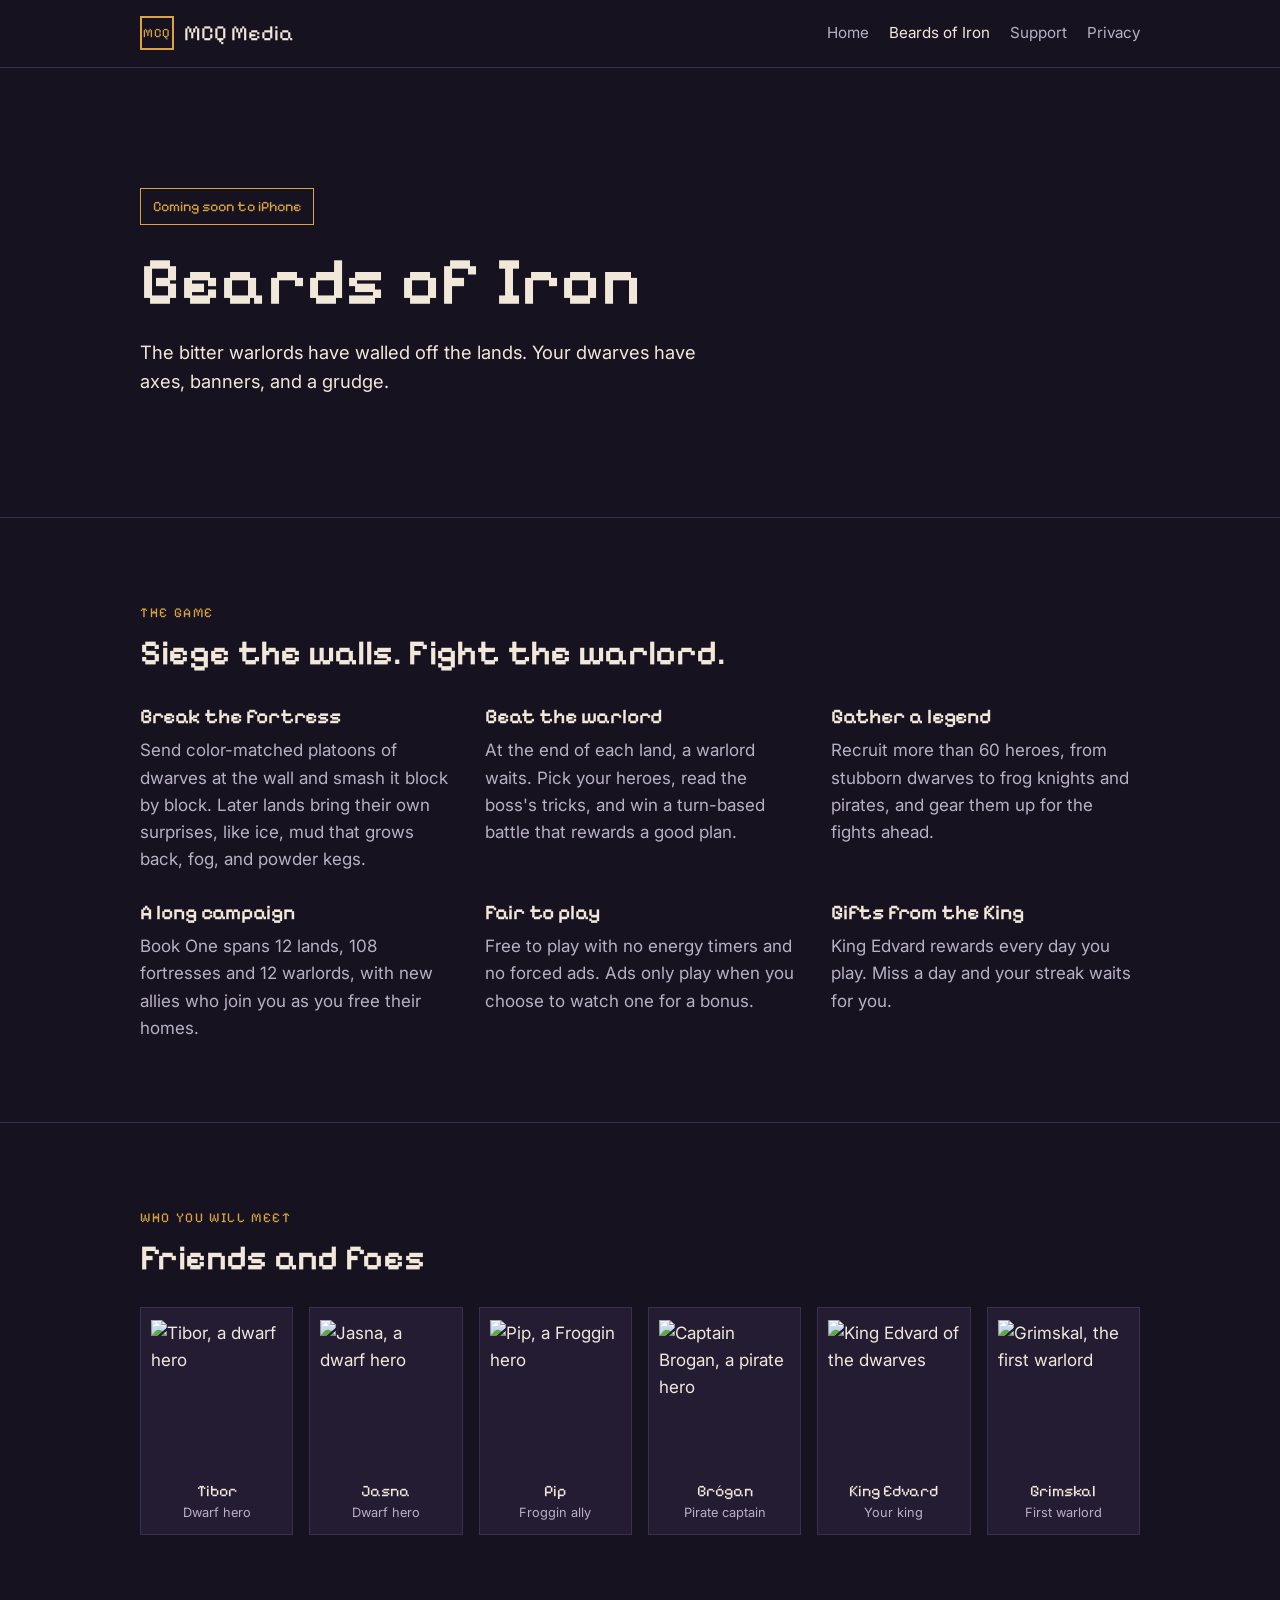
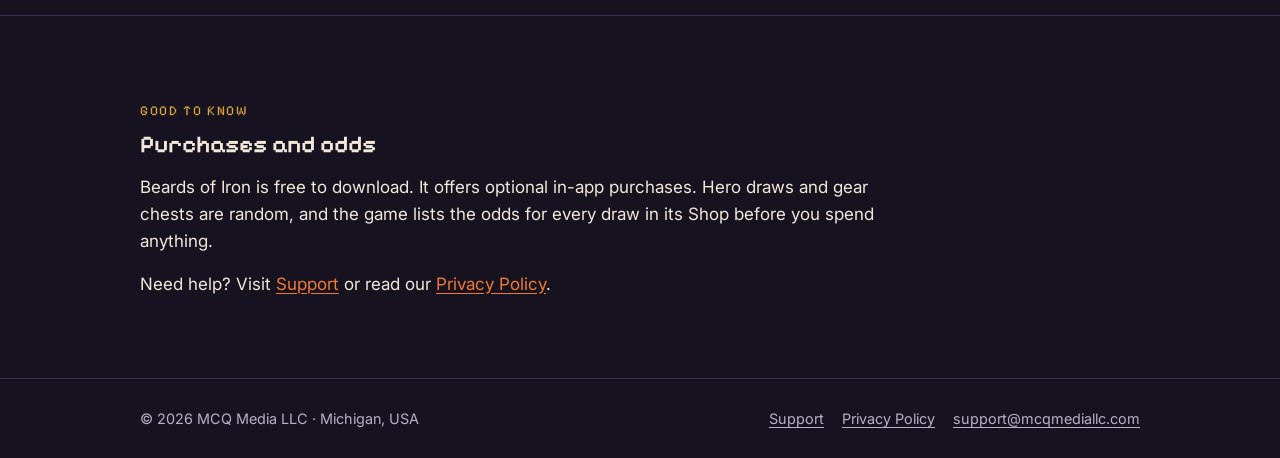
==== beards-of-iron.html @ 7bee5edb "Add files via upload" ====
<!doctype html>
<html lang="en">
<head>
  <meta charset="utf-8">
  <meta name="viewport" content="width=device-width, initial-scale=1, viewport-fit=cover">
  <title>Beards of Iron</title>
  <meta name="description" content="Lead an army of dwarves against twelve warlords. Coming soon to iPhone.">
  <link rel="icon" type="image/png" href="img/favicon.png">
  <link rel="apple-touch-icon" href="img/icon-180.png">
  <meta property="og:title" content="Beards of Iron">
  <meta property="og:description" content="Lead an army of dwarves against twelve warlords. Coming soon to iPhone.">
  <meta property="og:image" content="https://mcqmediallc.com/img/icon-512.png">
  <link rel="preconnect" href="https://fonts.googleapis.com">
  <link rel="preconnect" href="https://fonts.gstatic.com" crossorigin>
  <link rel="stylesheet" href="https://fonts.googleapis.com/css2?family=Inter:wght@400;600&family=Pixelify+Sans:wght@500;600&display=swap">
  <link rel="stylesheet" href="style.css">
</head>
<body>
  <header class="site-header">
    <div class="wrap">
      <a class="brand" href="index.html"><span class="brand-mark" aria-hidden="true">MCQ</span>MCQ Media</a>
      <nav class="site-nav" aria-label="Main">
        <a href="index.html">Home</a>
        <a href="beards-of-iron.html" aria-current="page">Beards of Iron</a>
        <a href="support.html">Support</a>
        <a href="privacy.html">Privacy</a>
      </nav>
    </div>
  </header>
  <main>
    <div class="hero">
      <div class="hero-art" style="background-image:url('img/siege-wide.jpg')"></div>
      <div class="wrap">
        <span class="badge">Coming soon to iPhone</span>
        <h1>Beards of Iron</h1>
        <p class="lede">The bitter warlords have walled off the lands. Your dwarves have axes, banners, and a grudge.</p>
      </div>
    </div>
    <section>
      <div class="wrap">
        <span class="label">The game</span>
        <h2 style="margin-top:8px">Siege the walls. Fight the warlord.</h2>
        <div class="features">
          <div class="feature">
            <h3>Break the fortress</h3>
            <p>Send color-matched platoons of dwarves at the wall and smash it block by block. Later lands bring their own surprises, like ice, mud that grows back, fog, and powder kegs.</p>
          </div>
          <div class="feature">
            <h3>Beat the warlord</h3>
            <p>At the end of each land, a warlord waits. Pick your heroes, read the boss's tricks, and win a turn-based battle that rewards a good plan.</p>
          </div>
          <div class="feature">
            <h3>Gather a legend</h3>
            <p>Recruit more than 60 heroes, from stubborn dwarves to frog knights and pirates, and gear them up for the fights ahead.</p>
          </div>
          <div class="feature">
            <h3>A long campaign</h3>
            <p>Book One spans 12 lands, 108 fortresses and 12 warlords, with new allies who join you as you free their homes.</p>
          </div>
          <div class="feature">
            <h3>Fair to play</h3>
            <p>Free to play with no energy timers and no forced ads. Ads only play when you choose to watch one for a bonus.</p>
          </div>
          <div class="feature">
            <h3>Gifts from the King</h3>
            <p>King Edvard rewards every day you play. Miss a day and your streak waits for you.</p>
          </div>
        </div>
      </div>
    </section>
    <section>
      <div class="wrap">
        <span class="label">Who you will meet</span>
        <h2 style="margin-top:8px">Friends and foes</h2>
        <div class="roster">
          <figure><img src="img/tibor.png" alt="Tibor, a dwarf hero"><figcaption>Tibor<span>Dwarf hero</span></figcaption></figure>
          <figure><img src="img/jasna.png" alt="Jasna, a dwarf hero"><figcaption>Jasna<span>Dwarf hero</span></figcaption></figure>
          <figure><img src="img/pip.png" alt="Pip, a Froggin hero"><figcaption>Pip<span>Froggin ally</span></figcaption></figure>
          <figure><img src="img/brogan.png" alt="Captain Brogan, a pirate hero"><figcaption>Brógan<span>Pirate captain</span></figcaption></figure>
          <figure><img src="img/king-edvard.png" alt="King Edvard of the dwarves"><figcaption>King Edvard<span>Your king</span></figcaption></figure>
          <figure><img src="img/grimskal.png" alt="Grimskal, the first warlord"><figcaption>Grimskal<span>First warlord</span></figcaption></figure>
        </div>
      </div>
    </section>
    <section>
      <div class="wrap prose">
        <span class="label">Good to know</span>
        <h2 style="margin-top:8px">Purchases and odds</h2>
        <p>Beards of Iron is free to download. It offers optional in-app purchases. Hero draws and gear chests are random, and the game lists the odds for every draw in its Shop before you spend anything.</p>
        <p>Need help? Visit <a href="support.html">Support</a> or read our <a href="privacy.html">Privacy Policy</a>.</p>
      </div>
    </section>
  </main>
  <footer class="site-footer">
    <div class="wrap">
      <span>&copy; 2026 MCQ Media LLC &middot; Michigan, USA</span>
      <nav aria-label="Footer">
        <a href="support.html">Support</a>
        <a href="privacy.html">Privacy Policy</a>
        <a href="mailto:support@mcqmediallc.com">support@mcqmediallc.com</a>
      </nav>
    </div>
  </footer>
</body>
</html>
---- style.css ----
/* MCQ Media: dusk-over-the-siege palette taken from the Beards of Iron title art.
   Deliberately dark, single theme. Pixel display face for headings, Inter for reading. */
:root {
  --night: #17121f;     /* page ground, purple-black of the night sky */
  --dusk: #241c33;      /* raised panels */
  --dusk-line: #3a2f4f; /* hairlines on panels */
  --ember: #f07a34;     /* forge fire, links and calls to action */
  --brass: #d9a441;     /* helmet bands, small labels */
  --bone: #f1e8da;      /* main text */
  --ash: #b9b0c6;       /* secondary text */
  --font-display: "Pixelify Sans", "Courier New", monospace;
  --font-body: "Inter", -apple-system, BlinkMacSystemFont, "Segoe UI", Roboto, sans-serif;
  color-scheme: dark;
}

* { box-sizing: border-box; }
html { -webkit-text-size-adjust: 100%; }
body {
  margin: 0;
  background: var(--night);
  color: var(--bone);
  font-family: var(--font-body);
  font-size: 17px;
  line-height: 1.6;
}
img { max-width: 100%; height: auto; display: block; }
a { color: var(--ember); text-underline-offset: 3px; }
a:hover { color: var(--brass); }
a:focus-visible, button:focus-visible { outline: 2px solid var(--brass); outline-offset: 3px; border-radius: 4px; }

.wrap {
  max-width: 1040px;
  margin: 0 auto;
  padding-left: max(20px, env(safe-area-inset-left, 0px));
  padding-right: max(20px, env(safe-area-inset-right, 0px));
}

h1, h2, h3 { font-family: var(--font-display); font-weight: 600; line-height: 1.15; text-wrap: balance; margin: 0; }
h1 { font-size: clamp(2.4rem, 7vw, 4.2rem); letter-spacing: 0.01em; }
h2 { font-size: clamp(1.6rem, 4vw, 2.2rem); }
h3 { font-size: 1.3rem; }
p { margin: 0; }
.prose p + p, .prose p + ul, .prose ul + p, .prose h2 + p, .prose h3 + p { margin-top: 0.9em; }
.label {
  font-family: var(--font-display);
  text-transform: uppercase;
  letter-spacing: 0.12em;
  font-size: 0.85rem;
  color: var(--brass);
}

/* Header */
.site-header { border-bottom: 1px solid var(--dusk-line); }
.site-header .wrap { display: flex; flex-wrap: wrap; align-items: center; justify-content: space-between; gap: 12px 24px; padding-block: 16px; }
.brand { display: flex; align-items: center; gap: 10px; color: var(--bone); text-decoration: none; font-family: var(--font-display); font-size: 1.35rem; }
.brand-mark { width: 34px; height: 34px; border: 2px solid var(--brass); display: grid; place-items: center; font-size: 0.8rem; color: var(--brass); letter-spacing: 0.04em; }
.site-nav { display: flex; flex-wrap: wrap; gap: 6px 20px; font-size: 0.95rem; }
.site-nav a { color: var(--ash); text-decoration: none; }
.site-nav a:hover, .site-nav a[aria-current="page"] { color: var(--bone); }

/* Hero with the siege painting */
.hero { position: relative; overflow: hidden; border-bottom: 1px solid var(--dusk-line); }
.hero-art { position: absolute; inset: 0; background: var(--night) center 62% / cover no-repeat; }
.hero-art::after { content: ""; position: absolute; inset: 0; background: linear-gradient(90deg, var(--night) 0%, rgba(23,18,31,0.88) 38%, rgba(23,18,31,0.25) 75%, rgba(23,18,31,0.1) 100%); }
.hero .wrap { position: relative; padding-block: clamp(56px, 10vw, 120px); display: grid; gap: 18px; max-width: 1040px; }
.hero .lede { max-width: 34ch; font-size: 1.15rem; color: var(--bone); }
.hero .wrap > * { max-width: 560px; }

.badge { display: inline-flex; align-items: center; gap: 8px; padding: 6px 12px; border: 1px solid var(--brass); color: var(--brass); font-family: var(--font-display); font-size: 0.9rem; width: fit-content; }
.btn { display: inline-block; padding: 12px 20px; background: var(--ember); color: var(--night); font-weight: 600; text-decoration: none; border-radius: 2px; width: fit-content; }
.btn:hover { background: var(--brass); color: var(--night); }

section { padding-block: clamp(48px, 7vw, 80px); }
section + section { border-top: 1px solid var(--dusk-line); }

/* Game feature list */
.features { display: grid; grid-template-columns: repeat(auto-fit, minmax(240px, 1fr)); gap: 28px 36px; margin-top: 32px; }
.feature { display: grid; gap: 8px; min-width: 0; align-content: start; }
.feature p { color: var(--ash); }

/* Portrait strip */
.roster { display: grid; grid-template-columns: repeat(auto-fit, minmax(130px, 1fr)); gap: 16px; margin-top: 28px; }
.roster figure { margin: 0; background: var(--dusk); border: 1px solid var(--dusk-line); padding: 12px 10px 10px; display: grid; gap: 8px; justify-items: center; }
.roster img { height: 150px; width: auto; object-fit: contain; }
.roster figcaption { font-family: var(--font-display); font-size: 1rem; text-align: center; }
.roster figcaption span { display: block; font-family: var(--font-body); font-size: 0.8rem; color: var(--ash); }

/* Studio game card */
.game-card { display: grid; grid-template-columns: 160px 1fr; gap: 28px; align-items: center; background: var(--dusk); border: 1px solid var(--dusk-line); padding: 24px; margin-top: 28px; }
.game-card img { width: 160px; height: 160px; border: 2px solid var(--brass); }
.game-card .body { display: grid; gap: 12px; min-width: 0; }
.game-card p { color: var(--ash); }
@media (max-width: 560px) {
  .game-card { grid-template-columns: 1fr; }
  .game-card img { width: 120px; height: 120px; }
}

/* Plain reading pages */
.page-head { padding-block: 48px 8px; display: grid; gap: 10px; }
.prose > * { max-width: 68ch; }
.prose h2 { font-size: 1.5rem; margin-top: 2em; }
.prose ul { padding-left: 1.2em; margin: 0; }
.prose li + li { margin-top: 0.4em; }
.prose .muted { color: var(--ash); }
.email { font-family: var(--font-display); font-size: 1.4rem; color: var(--bone); user-select: all; }
.faq { display: grid; gap: 22px; margin-top: 12px; }
.faq h3 { font-family: var(--font-body); font-size: 1.05rem; font-weight: 600; }
.faq p { color: var(--ash); margin-top: 4px; }

.site-footer { border-top: 1px solid var(--dusk-line); padding-block: 28px; color: var(--ash); font-size: 0.9rem; }
.site-footer .wrap { display: flex; flex-wrap: wrap; gap: 8px 24px; justify-content: space-between; }
.site-footer nav { display: flex; flex-wrap: wrap; gap: 6px 18px; }
.site-footer a { color: var(--ash); }

@media (max-width: 640px) {
  .hero-art { background-position: 70% 60%; }
  .hero-art::after { background: linear-gradient(180deg, rgba(23,18,31,0.55) 0%, rgba(23,18,31,0.85) 55%, var(--night) 100%); }
}
@media (prefers-reduced-motion: no-preference) {
  .btn { transition: background-color 120ms ease; }
}
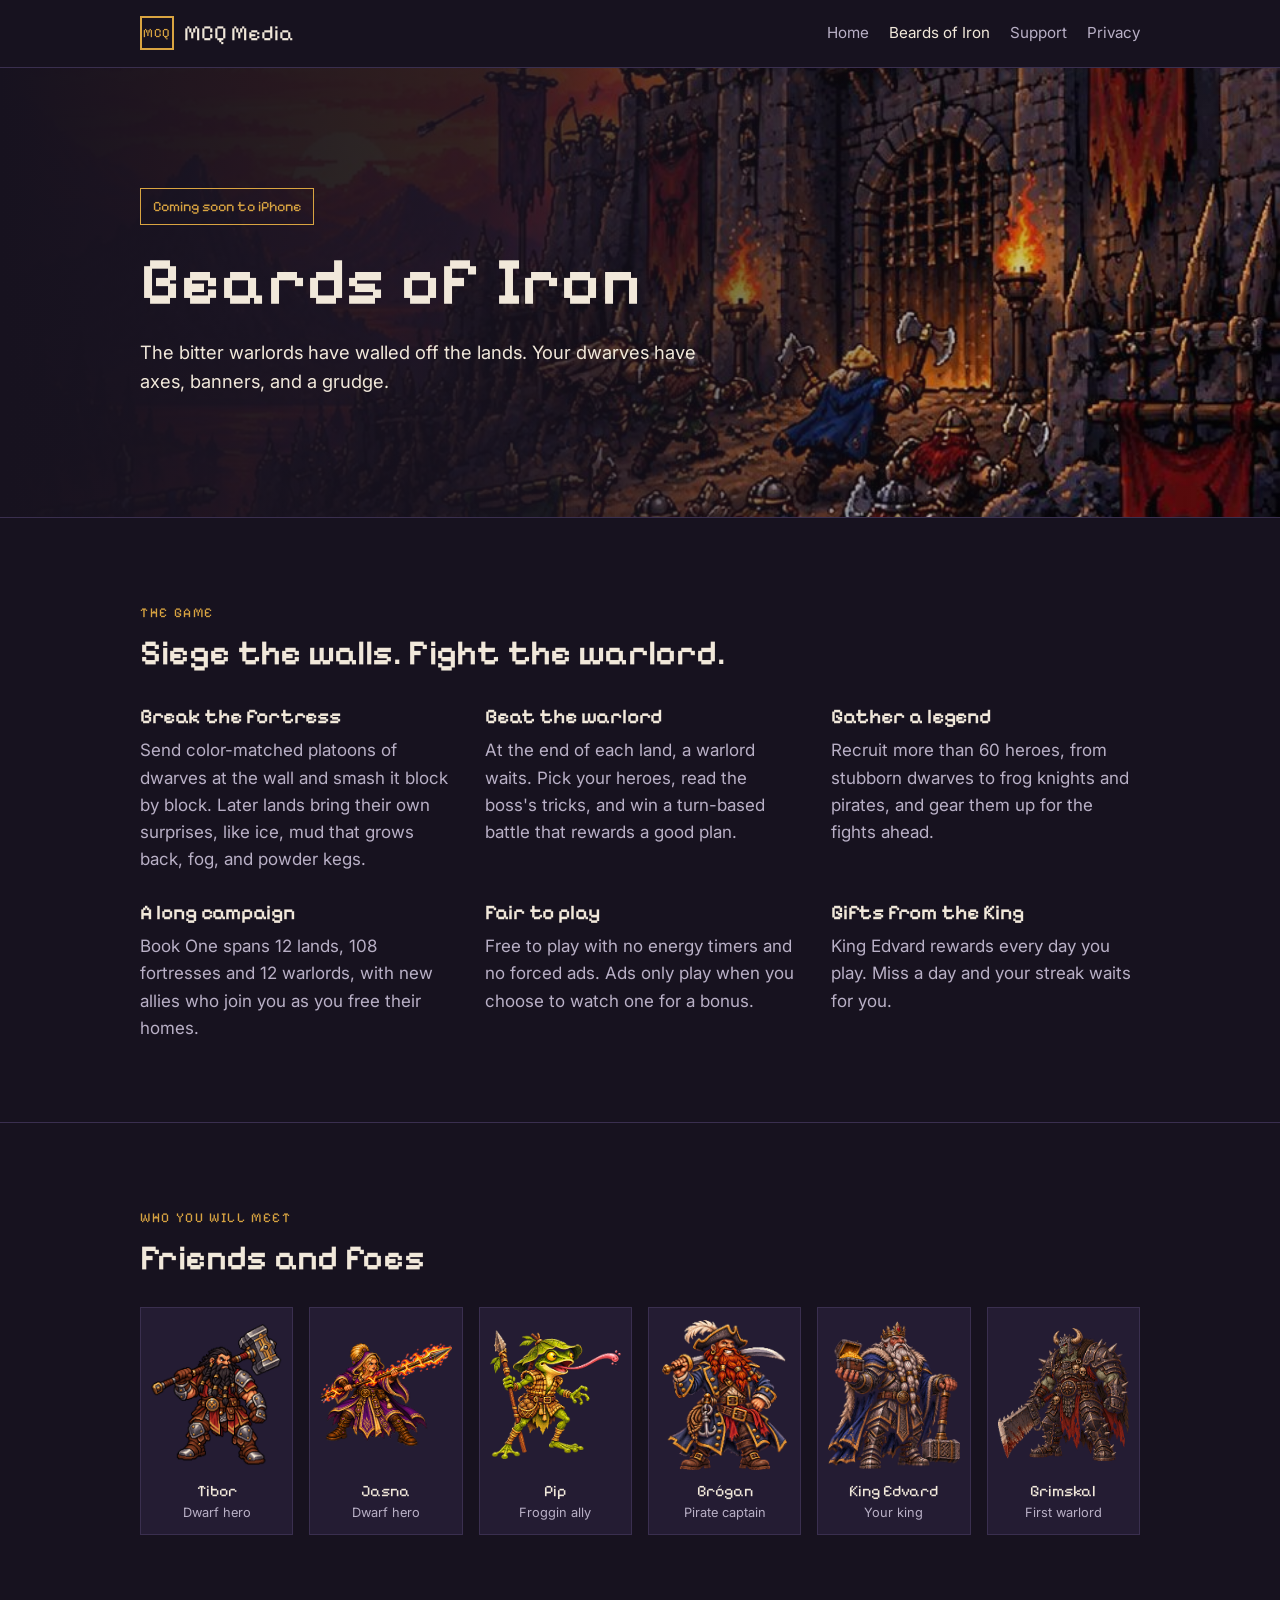
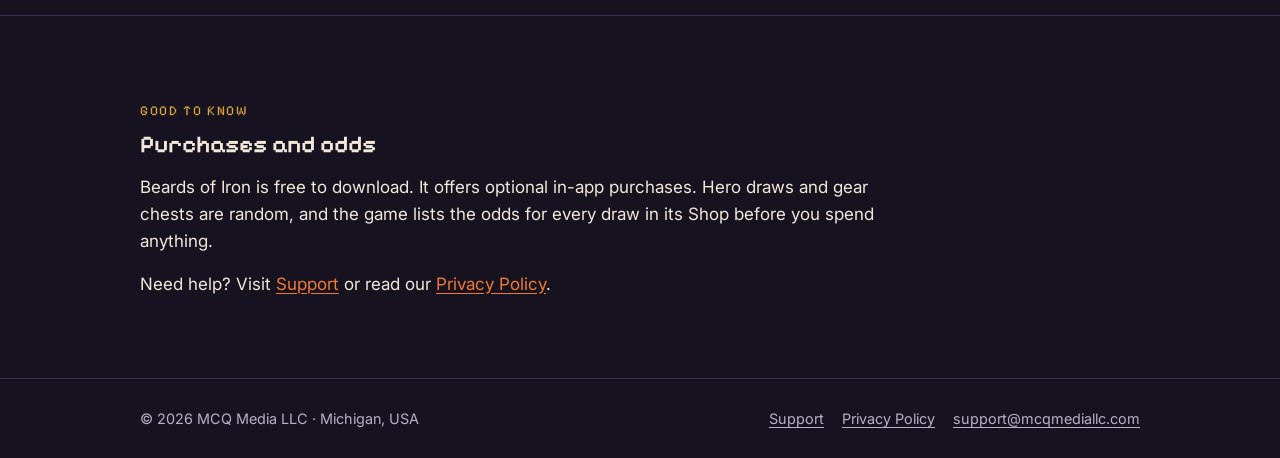
==== commit 8b28416b: "Add files via upload" ====
--- a/beards-of-iron.html
+++ b/beards-of-iron.html
@@ -5,11 +5,11 @@
   <meta name="viewport" content="width=device-width, initial-scale=1, viewport-fit=cover">
   <title>Beards of Iron</title>
   <meta name="description" content="Lead an army of dwarves against twelve warlords. Coming soon to iPhone.">
-  <link rel="icon" type="image/png" href="img/favicon.png">
-  <link rel="apple-touch-icon" href="img/icon-180.png">
+  <link rel="icon" type="image/png" href="favicon.png">
+  <link rel="apple-touch-icon" href="icon-180.png">
   <meta property="og:title" content="Beards of Iron">
   <meta property="og:description" content="Lead an army of dwarves against twelve warlords. Coming soon to iPhone.">
-  <meta property="og:image" content="https://mcqmediallc.com/img/icon-512.png">
+  <meta property="og:image" content="https://mcqmediallc.com/icon-512.png">
   <link rel="preconnect" href="https://fonts.googleapis.com">
   <link rel="preconnect" href="https://fonts.gstatic.com" crossorigin>
   <link rel="stylesheet" href="https://fonts.googleapis.com/css2?family=Inter:wght@400;600&family=Pixelify+Sans:wght@500;600&display=swap">
@@ -29,7 +29,7 @@
   </header>
   <main>
     <div class="hero">
-      <div class="hero-art" style="background-image:url('img/siege-wide.jpg')"></div>
+      <div class="hero-art" style="background-image:url('siege-wide.jpg')"></div>
       <div class="wrap">
         <span class="badge">Coming soon to iPhone</span>
         <h1>Beards of Iron</h1>
@@ -73,12 +73,12 @@
         <span class="label">Who you will meet</span>
         <h2 style="margin-top:8px">Friends and foes</h2>
         <div class="roster">
-          <figure><img src="img/tibor.png" alt="Tibor, a dwarf hero"><figcaption>Tibor<span>Dwarf hero</span></figcaption></figure>
-          <figure><img src="img/jasna.png" alt="Jasna, a dwarf hero"><figcaption>Jasna<span>Dwarf hero</span></figcaption></figure>
-          <figure><img src="img/pip.png" alt="Pip, a Froggin hero"><figcaption>Pip<span>Froggin ally</span></figcaption></figure>
-          <figure><img src="img/brogan.png" alt="Captain Brogan, a pirate hero"><figcaption>Brógan<span>Pirate captain</span></figcaption></figure>
-          <figure><img src="img/king-edvard.png" alt="King Edvard of the dwarves"><figcaption>King Edvard<span>Your king</span></figcaption></figure>
-          <figure><img src="img/grimskal.png" alt="Grimskal, the first warlord"><figcaption>Grimskal<span>First warlord</span></figcaption></figure>
+          <figure><img src="tibor.png" alt="Tibor, a dwarf hero"><figcaption>Tibor<span>Dwarf hero</span></figcaption></figure>
+          <figure><img src="jasna.png" alt="Jasna, a dwarf hero"><figcaption>Jasna<span>Dwarf hero</span></figcaption></figure>
+          <figure><img src="pip.png" alt="Pip, a Froggin hero"><figcaption>Pip<span>Froggin ally</span></figcaption></figure>
+          <figure><img src="brogan.png" alt="Captain Brogan, a pirate hero"><figcaption>Brógan<span>Pirate captain</span></figcaption></figure>
+          <figure><img src="king-edvard.png" alt="King Edvard of the dwarves"><figcaption>King Edvard<span>Your king</span></figcaption></figure>
+          <figure><img src="grimskal.png" alt="Grimskal, the first warlord"><figcaption>Grimskal<span>First warlord</span></figcaption></figure>
         </div>
       </div>
     </section>
